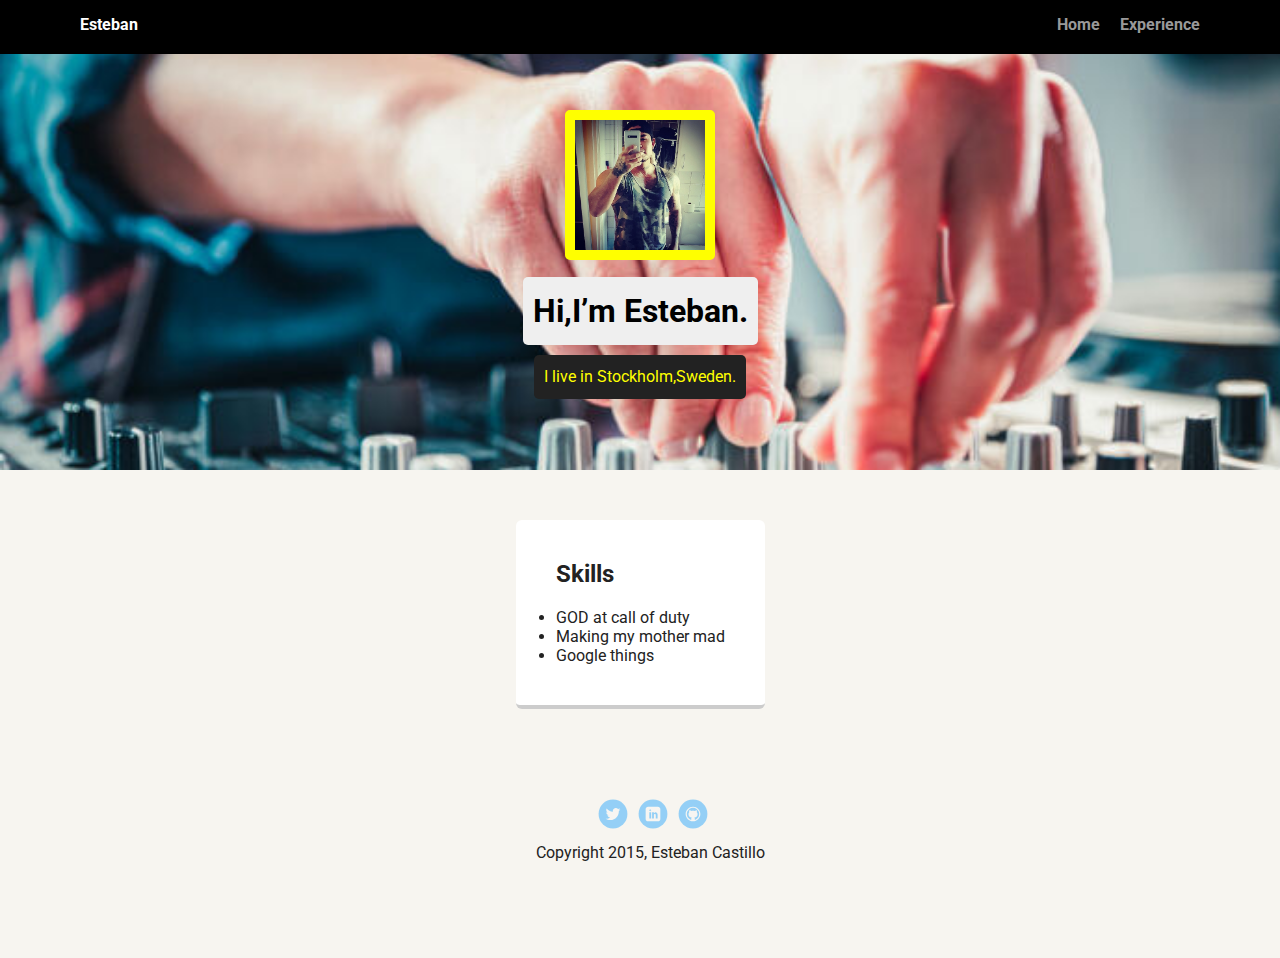
==== Experience.html @ ab71fdde "finished tth project#1" ====
<!doctype html>
<html lang="en">
<head>
  <meta charset="utf-8">
  <title>Jane Smith's Profile</title>
  <meta name="viewport" content="width=device-width, initial-scale=1.0">
  <link rel="stylesheet" href="styles.css">
  <link href="https://fonts.googleapis.com/css?family=Muli%7CRoboto:400,300,500,700,900" rel="stylesheet"></head>
  <body>

    <div class="main-nav">
        <ul class="nav">
          <li class="name">Esteban</li>
          <li><a href="index.html">Home</a></li>
          <li><a href="#">Experience</a></li>
        </ul>
    </div>

    <header>
      <img src="images/estii.jpeg" alt="Esteban Castillo taking a selfie" class="profile-image">
      <h1 class="tag name">Hi,I’m Esteban.</h1>
      <p class="tag location">I live in Stockholm,Sweden.</p>
    </header>

    <main class="flex">
      <div class="card">
        <h2>Skills</h2>
        <li>GOD at call of duty</li>
        <li>Making my mother mad</li>
        <li>Google things</li>



      </div>



    </main>
    <footer>
      <ul>
        <li><a href="#" class="social twitter">Twitter</a></li>
        <li><a href="https://www.linkedin.com/in/esteban-castillo-4ab434218/" class="social linkedin">LinkedIn</a></li>
        <li><a href="https://github.com/Estiicastillo" class="social github">Github</a></li>
      </ul>
      <p class="copyright">Copyright 2015, Esteban Castillo</p>
    </footer>
  </body>
  </html>
---- styles.css ----
/* Global Layout Set-up */
* {
  box-sizing: border-box;
}

body {
  margin: 0;
  padding: 0;
  text-align: center;
  font-family: 'Roboto', sans-serif;
  color: #222;
  background: #f7f5f0;
}
/* Link Styles */

a {
  text-decoration: none;
  color: #999;
}
a:hover {
  color: #6633ff;
}

/* Section Styles */

.main-nav {
  width: 100%;
  background: black;
  min-height: 30px;
  padding: 10px;
  position: fixed;
  text-align: center;
}
.nav {
  display: flex;
  justify-content: space-around;
  font-weight: 700;
  list-style-type: none;
  margin: 0 auto;
  padding: 0;
}

.nav .name {
    display: block;
    margin-right: auto;
    color: white;
}
.nav li {
  padding: 5px 10px 10px 10px;
}
.nav a {
  transition: all .5s;
}
.nav a:hover {
  color: white
}

header {
  text-align: center;
  background: url('images/dj.jpeg') no-repeat top center ;
  background-size: cover;
  overflow: hidden;
  padding-top: 60px;
}
header {
  line-height: 1.5;
}
header .profile-image {
  margin-top: 50px;
  width: 150px;
  height: 150px;
  border-radius: 5px;
  border: 10px solid yellow;
  transition: all .1s;
}
header .profile-image:hover {
  transform: scale(1.2) rotate(90deg);
}
.tag {
  background-color: #efefef;
  color: black;
  padding: 10px;
  border-radius: 5px;
  display: table;
  margin: 10px auto;
}
.location {
  background-color: #222;
  color: yellow;
}
.card {
  margin: 30px;
  padding: 20px 40px 40px;
  max-width: 500px;
  text-align: left;
  background: #fff;
  border-bottom: 4px solid #ccc;
  border-radius: 6px;
  transition: all .5s;
}
.card:hover {
  border-color: #ff99ff;
}

ul.skills {
  padding: 0;
  text-align: center;
}

.skills li {
  border-radius: 6px;
  display: inline-block;
  background: #ff9904;
  color: white;
  padding: 5px 10px;
  margin: 2px;
}

.skills li:nth-child(odd) {
  background: #0399ff;
}

footer {
  width: 100%;
  min-height: 30px;
  padding: 20px 0 40px 20px;
}

footer .copyright {
  top: -8px;
  font-size: .75em;
}

footer ul {
  list-style-type: none;
  margin: 0;
  padding: 0;
}

footer ul li {
  display: inline-block;
}

a.social {
  display: inline-block;
  text-indent: -9999px;
  margin-left: 5px;
  width: 30px;
  height: 30px;
  background-size: 30px 30px;
  opacity: .4;
  transition: all .5s;
}
a.twitter {
  background-image: url(images/twitter.svg);
}
a.linkedin {
  background-image: url(images/linkedin.svg);
}
a.github {
  background-image: url(images/github.svg);
}
a.social:hover {
  opacity: 1;
}
.clearfix {
  clear: both;
}

/* Styles for larger screens */
@media screen and (min-width: 720px) {

  .flex {
      display: -ms-flexbox;      /* TWEENER - IE 10 */
      display: flex;
      max-width: 1200px;
      -ms-flex-pack: distribute;
      justify-content: space-around;
      margin: 0 auto;
  }

  header {
    min-height: 470px;
  }

  .nav {
    max-width: 1200px;
    padding: 0 30px;
  }


  main {
    padding-top: 20px;
  }

  main p {
    line-height: 1.6em;
  }

  footer {
    font-size: 1.3em;
    max-width: 1200px;
    margin: 40px auto;
  }

}
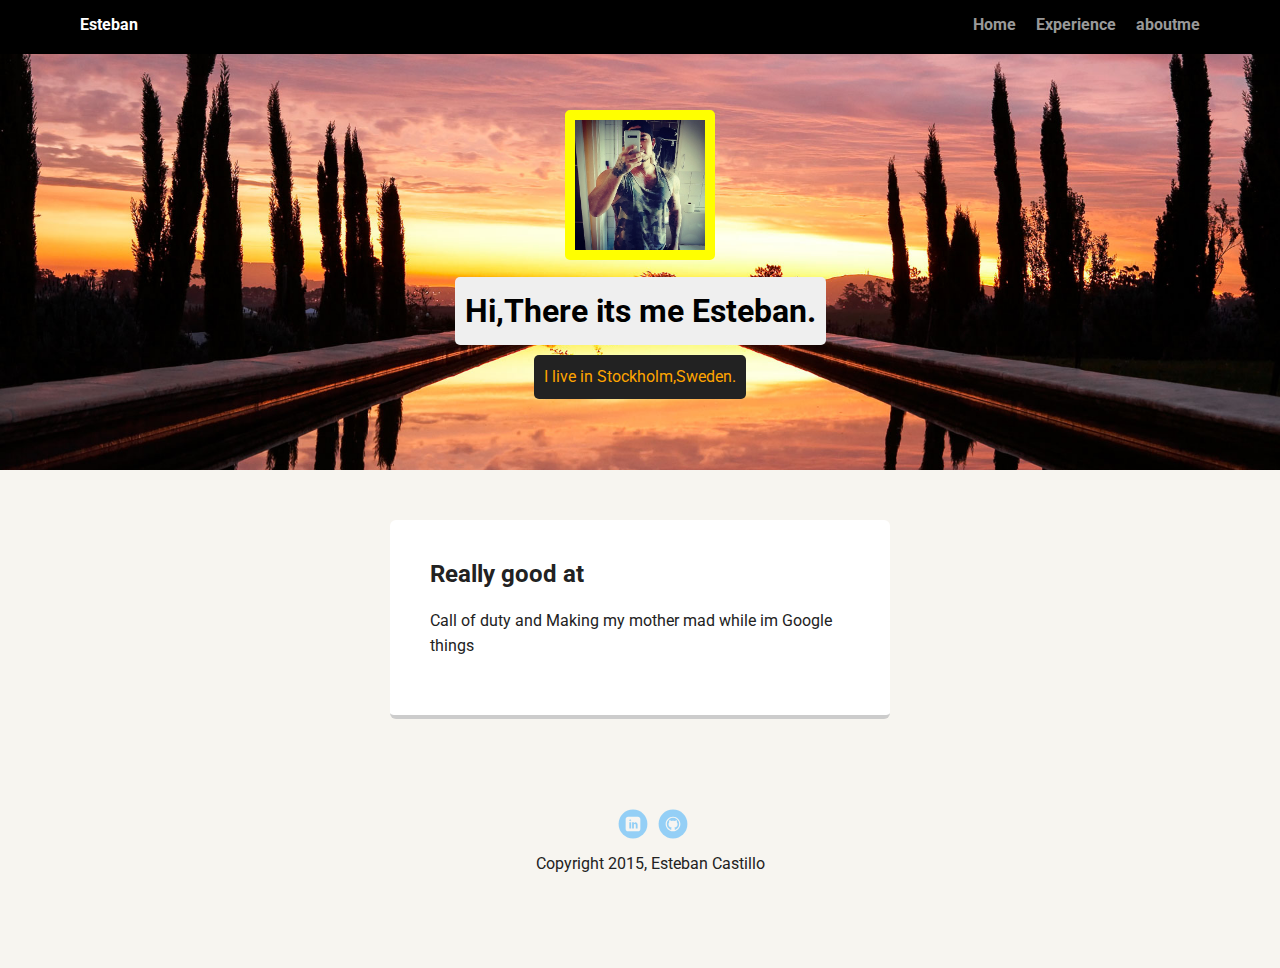
==== commit ff7a62f7: "techdegree-pro-1-update" ====
--- a/Experience.html
+++ b/Experience.html
@@ -2,43 +2,49 @@
 <html lang="en">
 <head>
   <meta charset="utf-8">
-  <title>Jane Smith's Profile</title>
+  <title>Esteban Castillo</title>
   <meta name="viewport" content="width=device-width, initial-scale=1.0">
   <link rel="stylesheet" href="styles.css">
   <link href="https://fonts.googleapis.com/css?family=Muli%7CRoboto:400,300,500,700,900" rel="stylesheet"></head>
   <body>
 
-    <div class="main-nav">
+    <nav class="main-nav">
         <ul class="nav">
           <li class="name">Esteban</li>
           <li><a href="index.html">Home</a></li>
-          <li><a href="#">Experience</a></li>
+          <li><a href="Experience.html">Experience</a></li>
+          <li><a href="aboutme.html">aboutme</a></li>
         </ul>
-    </div>
+
+    </nav>
 
     <header>
-      <img src="images/estii.jpeg" alt="Esteban Castillo taking a selfie" class="profile-image">
-      <h1 class="tag name">Hi,I’m Esteban.</h1>
+      <img src="images/estii.jpeg" alt="taking a selfie" class="profile-image">
+      <h1 class="tag name">Hi,There its me Esteban.</h1>
       <p class="tag location">I live in Stockholm,Sweden.</p>
     </header>
 
+
+
     <main class="flex">
-      <div class="card">
-        <h2>Skills</h2>
-        <li>GOD at call of duty</li>
-        <li>Making my mother mad</li>
-        <li>Google things</li>
+   <section class="card">
+
+         <h2> Really good at</h2>
+
+        <p> Call of duty and
+         Making my mother mad while im Google things</p>
 
 
 
-      </div>
+
+      </section>
 
 
 
     </main>
     <footer>
       <ul>
-        <li><a href="#" class="social twitter">Twitter</a></li>
+
         <li><a href="https://www.linkedin.com/in/esteban-castillo-4ab434218/" class="social linkedin">LinkedIn</a></li>
         <li><a href="https://github.com/Estiicastillo" class="social github">Github</a></li>
       </ul>
--- a/styles.css
+++ b/styles.css
@@ -57,7 +57,7 @@
 
 header {
   text-align: center;
-  background: url('images/dj.jpeg') no-repeat top center ;
+  background: url('images/estii3.jpeg') no-repeat top center ;
   background-size: cover;
   overflow: hidden;
   padding-top: 60px;
@@ -86,7 +86,7 @@
 }
 .location {
   background-color: #222;
-  color: yellow;
+  color: orange;
 }
 .card {
   margin: 30px;
@@ -103,15 +103,15 @@
 }
 
 ul.skills {
-  padding: 0;
+  padding: 2;
   text-align: center;
 }
 
 .skills li {
-  border-radius: 6px;
+  border-radius: 4px;
   display: inline-block;
   background: #ff9904;
-  color: white;
+  color: red;
   padding: 5px 10px;
   margin: 2px;
 }
